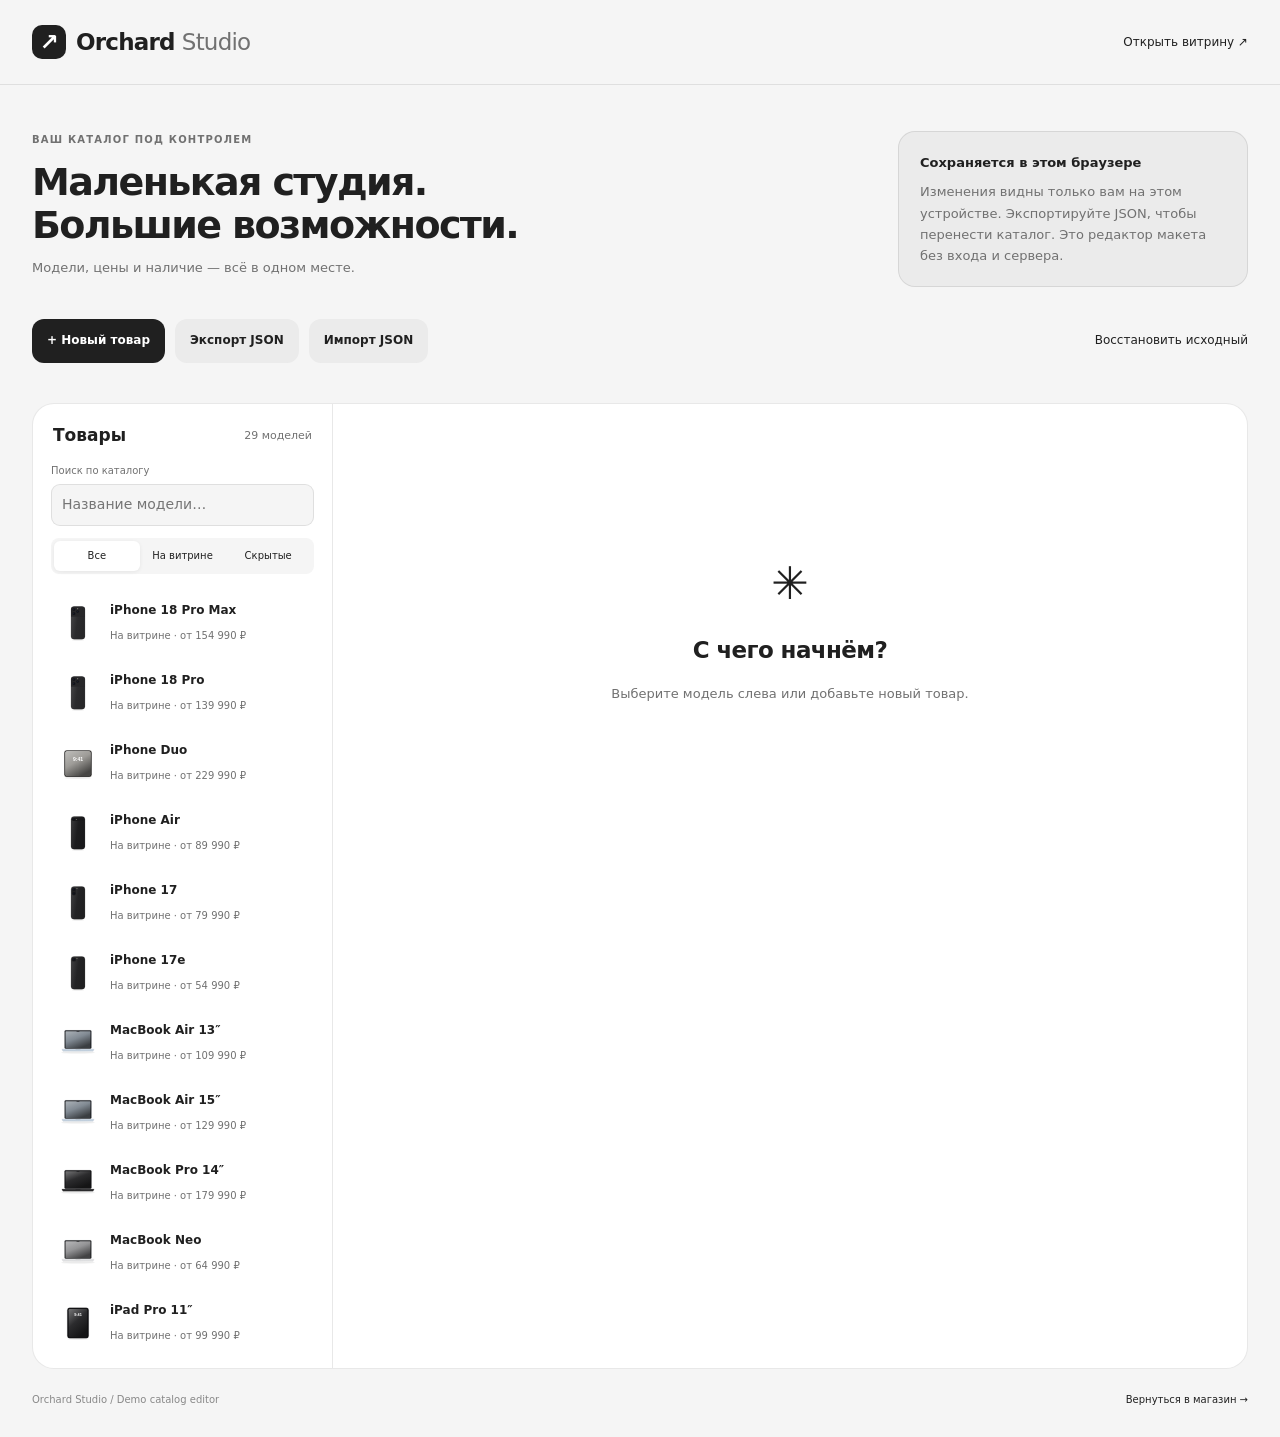
==== admin.html @ 3e448f7d "feat: add monochrome catalog discovery and local product studio" ====
<!doctype html>
<html lang="ru">
<head>
  <meta charset="utf-8">
  <meta name="viewport" content="width=device-width, initial-scale=1, viewport-fit=cover">
  <title>Orchard Studio — управление каталогом</title>
  <script src="https://telegram.org/js/telegram-web-app.js"></script>
  <link rel="stylesheet" href="css/style.css?v=17">
  <link rel="stylesheet" href="css/admin.css?v=17">
</head>
<body class="studio">
  <header class="studio-header"><a class="studio-brand" href="index.html"><span class="studio-logo">↗</span><span>Orchard <em>Studio</em></span></a><a class="studio-back" href="index.html">Открыть витрину ↗</a></header>
  <main class="studio-main">
    <div class="studio-intro"><div><span class="eyebrow">Ваш каталог под контролем</span><h1>Маленькая студия.<br>Большие возможности.</h1><p>Модели, цены и наличие — всё в одном месте.</p></div><div class="local-note"><b>Сохраняется в этом браузере</b><p>Изменения видны только вам на этом устройстве. Экспортируйте JSON, чтобы перенести каталог. Это редактор макета без входа и сервера.</p></div></div>
    <div class="studio-tools"><button class="btn" id="new-product">+ Новый товар</button><button class="btn ghost" id="export-catalog">Экспорт JSON</button><label class="btn ghost import-btn">Импорт JSON<input id="import-catalog" type="file" accept="application/json,.json"></label><button class="text-button" id="reset-catalog">Восстановить исходный</button></div>
    <div id="studio-status" class="studio-status" role="status" aria-live="polite"></div>
    <section class="studio-workspace">
      <aside class="studio-sidebar"><div class="sidebar-heading"><h2>Товары</h2><span id="product-count"></span></div><label class="studio-search"><span>Поиск по каталогу</span><input type="search" id="admin-search" placeholder="Название модели…"></label><div class="studio-list-filters"><button data-list-filter="all" class="active">Все</button><button data-list-filter="visible">На витрине</button><button data-list-filter="hidden">Скрытые</button></div><div id="product-list"></div></aside>
      <section class="studio-editor" id="editor" aria-label="Редактор товара"><div class="editor-empty"><span>✳</span><h2>С чего начнём?</h2><p>Выберите модель слева или добавьте новый товар.</p></div></section>
    </section>
    <footer class="studio-footer">Orchard Studio / Demo catalog editor <a href="index.html">Вернуться в магазин →</a></footer>
  </main>
  <dialog id="confirm-dialog"><form method="dialog"><h2 id="confirm-title">Продолжить?</h2><p id="confirm-copy"></p><div class="dialog-actions"><button class="btn ghost" value="cancel">Отмена</button><button class="btn" value="confirm">Продолжить</button></div></form></dialog>
  <script src="js/data.js?v=17"></script><script src="js/photos.js?v=17"></script><script src="js/art.js?v=17"></script><script src="js/catalog-core.js?v=17"></script><script src="js/telegram-bridge.js?v=17"></script><script src="js/admin.js?v=17"></script>
</body>
</html>
---- css/style.css ----
:root {
  --bg: #f5f5f7;
  --card: #ffffff;
  --img-bg: #ffffff;
  --text: #1d1d1f;
  --text2: #6e6e73;
  --text3: #86868b;
  --line: rgba(0, 0, 0, .08);
  --accent: #0071e3;
  --accent-text: #ffffff;
  --green: #1d8a3a;
  --orange: #c25e00;
  --red: #e30000;
  --chip: rgba(0, 0, 0, .05);
  --bar: rgba(250, 250, 252, .82);
  --shadow: 0 2px 12px rgba(0, 0, 0, .04);
  --radius: 20px;
  --tabbar-h: 58px;
  --safe-b: env(safe-area-inset-bottom, 0px);
  --font: -apple-system, BlinkMacSystemFont, "SF Pro Text", "Inter", system-ui, sans-serif;
  color-scheme: light;
}
:root[data-theme="dark"] {
  --bg: #000000;
  --card: #1c1c1e;
  --img-bg: #ffffff;
  --text: #f5f5f7;
  --text2: #a1a1a6;
  --text3: #8e8e93;
  --line: rgba(255, 255, 255, .1);
  --accent: #2997ff;
  --green: #30d158;
  --orange: #ff9f0a;
  --red: #ff453a;
  --chip: rgba(255, 255, 255, .08);
  --bar: rgba(22, 22, 24, .82);
  --shadow: none;
  color-scheme: dark;
}

* { box-sizing: border-box; -webkit-tap-highlight-color: transparent; }
html, body { margin: 0; padding: 0; width: 100%; max-width: 100%; overflow-x: clip; overscroll-behavior-x: none; }
html { -webkit-text-size-adjust: 100%; text-size-adjust: 100%; touch-action: manipulation; }
body {
  background: var(--bg);
  color: var(--text);
  font-family: var(--font);
  font-size: 16px;
  line-height: 1.4;
  -webkit-font-smoothing: antialiased;
}
button { font: inherit; color: inherit; background: none; border: 0; padding: 0; cursor: pointer; }
input, textarea { font: inherit; color: inherit; }
img { display: block; max-width: 100%; }
svg { display: block; }

#view { padding-bottom: calc(var(--tabbar-h) + var(--safe-b) + 24px); min-height: 100vh; }
#view.no-tabbar { padding-bottom: calc(96px + var(--safe-b)); }
.enter { animation: enter .28s cubic-bezier(.2, .8, .2, 1); }
@keyframes enter { from { opacity: 0; transform: translateY(8px); } to { opacity: 1; transform: none; } }

.wrap { padding: 0 16px; }

/* ───── шапки ───── */
.home-head { display: flex; align-items: flex-end; justify-content: space-between; padding: 20px 16px 14px; }
.eyebrow { font-size: 13px; font-weight: 600; color: var(--text2); text-transform: uppercase; letter-spacing: .04em; }
.home-head h1 { margin: 2px 0 0; font-size: 34px; font-weight: 700; letter-spacing: -.02em; }
.round-btn { width: 40px; height: 40px; border-radius: 50%; background: var(--card); display: grid; place-items: center; box-shadow: var(--shadow); }
.round-btn svg { width: 20px; height: 20px; }

.topbar {
  position: sticky; top: 0; z-index: 20;
  display: flex; align-items: center; gap: 8px; min-height: 48px; padding: 6px 12px;
  background: var(--bar); backdrop-filter: saturate(180%) blur(20px); -webkit-backdrop-filter: saturate(180%) blur(20px);
  border-bottom: .5px solid var(--line);
}
.topbar .title { font-weight: 600; font-size: 17px; flex: 1; text-align: center; white-space: nowrap; overflow: hidden; text-overflow: ellipsis; }
.topbar .spacer { width: 72px; }
.backbtn { display: flex; align-items: center; gap: 2px; color: var(--accent); font-size: 17px; width: 72px; }
.backbtn svg { width: 22px; height: 22px; }
.tg .backbtn { visibility: hidden; }
.page-title { font-size: 30px; font-weight: 700; letter-spacing: -.02em; margin: 16px 16px 4px; }
.page-sub { color: var(--text2); margin: 0 16px 14px; font-size: 15px; }

/* ───── главная ───── */
.hero { display: flex; gap: 10px; overflow-x: auto; scroll-snap-type: x mandatory; padding: 0 16px; scrollbar-width: none; }
.hero::-webkit-scrollbar, .hscroll::-webkit-scrollbar, .chips::-webkit-scrollbar, .gallery::-webkit-scrollbar { display: none; }
.slide {
  flex: 0 0 100%; scroll-snap-align: center; border-radius: 24px; overflow: hidden; position: relative;
  min-height: 330px; padding: 20px 20px 16px; text-align: center; display: flex; flex-direction: column; align-items: center;
}
.slide .kicker { font-size: 13px; font-weight: 600; letter-spacing: .04em; text-transform: uppercase; opacity: .75; }
.slide h2 { margin: 4px 0 2px; font-size: 30px; font-weight: 700; letter-spacing: -.02em; }
.slide p { margin: 0; font-size: 15px; opacity: .8; }
.slide .art { width: 190px; height: 190px; margin-top: auto; }
.slide .art img { width: 100%; height: 100%; object-fit: contain; }
.slide .cta { margin-top: 12px; display: flex; gap: 10px; align-items: center; justify-content: center; font-size: 15px; }
.pill-btn { background: var(--accent); color: var(--accent-text); border-radius: 980px; padding: 8px 18px; font-weight: 500; font-size: 15px; }
.pill-btn.light { background: rgba(255, 255, 255, .22); color: inherit; backdrop-filter: blur(10px); }
.slide.light, .slide.warm, .slide.cool { background: #ffffff; color: #1d1d1f; }
.slide .pill-btn.light { background: rgba(0, 0, 0, .06); }
.dots { display: flex; justify-content: center; gap: 6px; margin: 12px 0 4px; }
.dots i { width: 6px; height: 6px; border-radius: 3px; background: var(--text3); opacity: .35; transition: all .25s; }
.dots i.on { width: 18px; opacity: .9; }

.cats { display: grid; grid-template-columns: repeat(4, minmax(0, 1fr)); gap: 12px 10px; padding: 18px 16px 6px; }
.cats::-webkit-scrollbar { display: none; }
.cat { min-width: 0; text-align: center; font-size: 12px; font-weight: 500; white-space: nowrap; overflow: hidden; text-overflow: ellipsis; }
.cat .ic { width: 100%; aspect-ratio: 1; border-radius: 20px; background: var(--img-bg); box-shadow: var(--shadow); padding: 6px; margin-bottom: 6px; }
.cat .ic svg, .cat .ic img { width: 100%; height: 100%; object-fit: contain; }

.section-h { display: flex; align-items: baseline; justify-content: space-between; padding: 26px 16px 12px; }
.section-h h3 { margin: 0; font-size: 22px; font-weight: 700; letter-spacing: -.01em; }
.section-h button { color: var(--accent); font-size: 15px; }

.hscroll { display: flex; gap: 12px; overflow-x: auto; padding: 0 16px 4px; scroll-snap-type: x proximity; scrollbar-width: none; }
.hscroll .pcard { flex: 0 0 168px; scroll-snap-align: start; }

.perks { display: grid; grid-template-columns: 1fr 1fr; gap: 10px; padding: 0 16px; }
.perk { background: var(--card); border-radius: 18px; padding: 14px; box-shadow: var(--shadow); text-align: left; }
.perk svg { width: 26px; height: 26px; color: var(--accent); margin-bottom: 8px; }
.perk b { display: block; font-size: 15px; font-weight: 600; }
.perk span { font-size: 13px; color: var(--text2); }

/* ───── карточки товаров ───── */
.grid { display: grid; grid-template-columns: repeat(2, minmax(0, 1fr)); gap: 12px; padding: 0 16px; }
.pcard { background: var(--card); border-radius: var(--radius); padding: 10px 10px 14px; text-align: left; box-shadow: var(--shadow); display: flex; flex-direction: column; position: relative; min-width: 0; overflow: hidden; }
.pcard .img { aspect-ratio: 1; border-radius: 14px; background: var(--img-bg); padding: 8px; margin-bottom: 10px; box-shadow: inset 0 0 0 1px var(--line); }
.pcard .img svg, .pcard .img img { width: 100%; height: 100%; object-fit: contain; }
.pcard .sw { display: flex; gap: 4px; margin-bottom: 6px; height: 10px; }
.pcard .sw i { width: 10px; height: 10px; border-radius: 50%; box-shadow: inset 0 0 0 1px rgba(0, 0, 0, .15); }
.pcard .nm { font-weight: 600; font-size: 15px; line-height: 1.25; overflow-wrap: anywhere; }
.pcard .pr { margin-top: auto; padding-top: 6px; font-size: 15px; }
.pcard .pr s { color: var(--text3); font-size: 12px; margin-left: 4px; }
.pcard .st { font-size: 12px; margin-top: 2px; }
.badge { position: absolute; z-index: 2; top: 16px; left: 16px; font-size: 11px; font-weight: 600; padding: 3px 8px; border-radius: 980px; background: var(--card); color: var(--orange); }
.badge.sale { background: var(--red); color: #fff; }
.ok { color: var(--green); }
.warn { color: var(--orange); }

/* ───── фильтры ───── */
.chips { display: flex; flex-wrap: wrap; gap: 8px; padding: 0 16px 14px; }
.chip { flex: 0 0 auto; padding: 7px 14px; border-radius: 980px; background: var(--chip); font-size: 14px; font-weight: 500; white-space: nowrap; }
.chip.on { background: var(--text); color: var(--bg); }

/* ───── страница товара ───── */
.gallery-wrap { position: relative; background: var(--img-bg); padding-bottom: 10px; }
.gallery-wrap .dots i { background: #86868b; }
.pd { margin-top: 0; }
.gallery { display: flex; overflow-x: auto; scroll-snap-type: x mandatory; scrollbar-width: none; }
.gallery .g { flex: 0 0 100%; min-width: 0; scroll-snap-align: center; aspect-ratio: 1 / .78; padding: 20px 48px 4px; }
.gallery .g svg, .gallery .g img { width: 100%; height: 100%; object-fit: contain; }
.gallery-wrap .badge { top: 14px; left: 16px; background: #f2f2f4; color: #c25e00; }
.gallery-wrap .badge.sale { background: var(--red); }
.pd { background: var(--card); padding: 4px 16px 20px; border-radius: 0 0 28px 28px; }
.pd h1 { font-size: 28px; font-weight: 700; letter-spacing: -.02em; margin: 6px 0 2px; line-height: 1.15; }
.pd .sub { color: var(--text2); font-size: 15px; }
.stock { display: inline-flex; align-items: center; gap: 6px; font-size: 14px; font-weight: 500; margin-top: 10px; }
.stock::before { content: ""; width: 7px; height: 7px; border-radius: 50%; background: currentColor; }
.price { display: flex; align-items: baseline; gap: 10px; margin-top: 14px; flex-wrap: wrap; }
.price b { font-size: 28px; font-weight: 700; letter-spacing: -.01em; }
.price s { color: var(--text3); font-size: 16px; }
.price .disc { color: var(--red); font-size: 14px; font-weight: 600; }
.installment { font-size: 14px; color: var(--text2); margin-top: 2px; }

.opt-block { margin-top: 22px; }
.opt-label { font-size: 15px; font-weight: 600; margin-bottom: 10px; }
.opt-label span { font-weight: 400; color: var(--text2); }
.swatches { display: flex; flex-wrap: wrap; gap: 12px; }
.swatch { width: 34px; height: 34px; border-radius: 50%; position: relative; box-shadow: inset 0 0 0 1px rgba(0, 0, 0, .15), inset 0 -6px 10px rgba(0, 0, 0, .08); }
.swatch.on::after { content: ""; position: absolute; inset: -5px; border-radius: 50%; border: 2px solid var(--accent); }
.swatch.out::before { content: ""; position: absolute; left: 50%; top: 3px; bottom: 3px; width: 1.5px; background: var(--text3); transform: rotate(45deg); }
.seg { display: grid; grid-template-columns: repeat(2, 1fr); gap: 8px; }
.seg.one { grid-template-columns: 1fr; }
.seg button { border: 1.5px solid var(--line); border-radius: 14px; padding: 11px 12px; text-align: left; transition: border-color .15s; }
.seg button b { display: block; font-size: 15px; font-weight: 600; }
.seg button span { font-size: 13px; color: var(--text2); }
.seg button.on { border-color: var(--accent); }

.info-card { background: var(--card); border-radius: var(--radius); margin: 12px 16px 0; padding: 4px 16px; box-shadow: var(--shadow); }
.info-card h4 { margin: 14px 0 4px; font-size: 17px; }
.row { display: flex; align-items: center; gap: 12px; padding: 13px 0; border-bottom: .5px solid var(--line); }
.row:last-child { border-bottom: 0; }
.row svg { width: 22px; height: 22px; flex: 0 0 auto; color: var(--accent); }
.row .t { flex: 1; font-size: 15px; }
.row .t small { display: block; color: var(--text2); font-size: 13px; }
.spec { display: flex; gap: 12px; padding: 11px 0; border-bottom: .5px solid var(--line); font-size: 14px; }
.spec:last-child { border-bottom: 0; }
.spec .k { flex: 0 0 38%; color: var(--text2); }
.spec .v { flex: 1; }
.link-row { width: 100%; text-align: left; }
.link-row .chev { width: 16px; height: 16px; color: var(--text3); }

/* ───── нижняя панель покупки ───── */
.buybar {
  position: fixed; left: 0; right: 0; bottom: 0; z-index: 30;
  display: flex; align-items: center; gap: 12px;
  padding: 10px 16px calc(10px + var(--safe-b));
  background: var(--bar); backdrop-filter: saturate(180%) blur(20px); -webkit-backdrop-filter: saturate(180%) blur(20px);
  border-top: .5px solid var(--line);
}
.buybar .sum { flex: 1; min-width: 0; }
.buybar .sum small { display: block; font-size: 12px; color: var(--text2); white-space: nowrap; overflow: hidden; text-overflow: ellipsis; }
.buybar .sum b { font-size: 19px; }
.btn { background: var(--accent); color: var(--accent-text); border-radius: 14px; padding: 14px 22px; font-weight: 600; font-size: 16px; text-align: center; transition: transform .1s, opacity .15s; }
.btn:active { transform: scale(.97); opacity: .9; }
.btn.block { display: block; width: 100%; }
.btn.ghost { background: var(--chip); color: var(--text); }
.btn.in-cart { background: var(--green); }

/* ───── таббар ───── */
#tabbar {
  position: fixed; left: 0; right: 0; bottom: 0; z-index: 40;
  display: flex; padding-bottom: var(--safe-b); height: calc(var(--tabbar-h) + var(--safe-b));
  background: var(--bar); backdrop-filter: saturate(180%) blur(20px); -webkit-backdrop-filter: saturate(180%) blur(20px);
  border-top: .5px solid var(--line);
}
#tabbar.hidden { display: none; }
#tabbar button { flex: 1; display: flex; flex-direction: column; align-items: center; justify-content: center; gap: 3px; font-size: 10.5px; font-weight: 500; color: var(--text3); position: relative; }
#tabbar button svg { width: 25px; height: 25px; }
#tabbar button.on { color: var(--accent); }
#tabbar .cnt { position: absolute; top: 5px; left: calc(50% + 6px); min-width: 17px; height: 17px; padding: 0 5px; border-radius: 9px; background: var(--red); color: #fff; font-size: 11px; font-weight: 600; display: grid; place-items: center; }

/* ───── корзина ───── */
.citem { display: flex; gap: 12px; padding: 14px 0; border-bottom: .5px solid var(--line); }
.citem:last-child { border-bottom: 0; }
.citem .img { width: 76px; height: 76px; border-radius: 14px; background: var(--img-bg); padding: 4px; flex: 0 0 auto; }
.citem .img svg, .citem .img img { width: 100%; height: 100%; object-fit: contain; }
.citem .info { flex: 1; min-width: 0; }
.citem .nm { font-weight: 600; font-size: 15px; }
.citem .vr { font-size: 13px; color: var(--text2); margin-top: 1px; }
.citem .bottom { display: flex; align-items: center; justify-content: space-between; margin-top: 8px; }
.citem .pr { font-weight: 600; }
.stepper { display: flex; align-items: center; background: var(--chip); border-radius: 980px; }
.stepper button { width: 32px; height: 30px; display: grid; place-items: center; }
.stepper button svg { width: 16px; height: 16px; }
.stepper span { min-width: 18px; text-align: center; font-size: 15px; font-weight: 600; }
.sumrow { display: flex; justify-content: space-between; padding: 8px 0; font-size: 15px; color: var(--text2); }
.sumrow.total { color: var(--text); font-weight: 700; font-size: 19px; padding-top: 12px; border-top: .5px solid var(--line); margin-top: 4px; }
.empty { text-align: center; padding: 70px 32px 20px; }
.empty .big { width: 84px; height: 84px; margin: 0 auto 16px; border-radius: 50%; background: var(--card); display: grid; place-items: center; color: var(--text3); box-shadow: var(--shadow); }
.empty .big svg { width: 40px; height: 40px; }
.empty h2 { margin: 0 0 6px; font-size: 22px; }
.empty p { margin: 0 0 22px; color: var(--text2); }

/* ───── форма ───── */
.field { display: block; padding: 10px 0; border-bottom: .5px solid var(--line); }
.field:last-child { border-bottom: 0; }
.field span { display: block; font-size: 13px; color: var(--text2); margin-bottom: 2px; }
.field input, .field textarea { width: 100%; border: 0; outline: 0; background: transparent; font-size: 16px; padding: 2px 0; resize: none; }
.field.err span { color: var(--red); }
.seg3 { display: flex; background: var(--chip); border-radius: 12px; padding: 3px; margin: 12px 0; }
.seg3 button { flex: 1; padding: 8px 4px; border-radius: 9px; font-size: 14px; font-weight: 500; }
.seg3 button.on { background: var(--card); box-shadow: 0 1px 4px rgba(0, 0, 0, .12); }

/* ───── заказ оформлен ───── */
.done { text-align: center; padding: 56px 24px 10px; }
.done .check { width: 92px; height: 92px; margin: 0 auto 20px; border-radius: 50%; background: var(--green); display: grid; place-items: center; animation: pop .5s cubic-bezier(.2, 1.6, .4, 1); }
.done .check svg { width: 46px; height: 46px; color: #fff; }
@keyframes pop { from { transform: scale(.3); opacity: 0; } to { transform: none; opacity: 1; } }
.done h1 { font-size: 26px; margin: 0 0 8px; letter-spacing: -.01em; }
.done p { color: var(--text2); margin: 0 0 6px; }

/* ───── поиск ───── */
.searchbox { position: sticky; top: 0; z-index: 20; padding: 12px 16px; background: var(--bg); }
.searchbox label { display: flex; align-items: center; gap: 8px; background: var(--chip); border-radius: 12px; padding: 9px 12px; }
.searchbox svg { width: 18px; height: 18px; color: var(--text3); flex: 0 0 auto; }
.searchbox input { flex: 1; border: 0; outline: 0; background: transparent; font-size: 17px; }
.hint { color: var(--text2); font-size: 14px; padding: 0 16px 10px; }

/* ───── поддержка ───── */
.chat-head { display: flex; align-items: center; gap: 12px; padding: 14px 16px; position: sticky; top: 0; z-index: 20; background: var(--bar); backdrop-filter: saturate(180%) blur(20px); -webkit-backdrop-filter: saturate(180%) blur(20px); border-bottom: .5px solid var(--line); }
.ava { width: 44px; height: 44px; border-radius: 50%; background: linear-gradient(135deg, #2997ff, #0050b3); color: #fff; display: grid; place-items: center; font-weight: 700; font-size: 18px; flex: 0 0 auto; }
.chat-head b { display: block; font-size: 16px; }
.chat-head small { color: var(--green); font-size: 13px; }
.chat-head .round-btn { margin-left: auto; }
.msgs { padding: 14px 12px 10px; display: flex; flex-direction: column; gap: 6px; }
.msg { max-width: 82%; padding: 9px 13px; border-radius: 18px; font-size: 15px; line-height: 1.35; animation: enter .25s ease; white-space: pre-line; }
.msg.bot { align-self: flex-start; background: var(--card); border-bottom-left-radius: 6px; box-shadow: var(--shadow); }
.msg.me { align-self: flex-end; background: var(--accent); color: #fff; border-bottom-right-radius: 6px; }
.msg time { display: block; font-size: 11px; opacity: .55; text-align: right; margin-top: 2px; }
.typing { display: inline-flex; gap: 4px; padding: 14px 16px; }
.typing i { width: 7px; height: 7px; border-radius: 50%; background: var(--text3); animation: blink 1.2s infinite; }
.typing i:nth-child(2) { animation-delay: .2s; }
.typing i:nth-child(3) { animation-delay: .4s; }
@keyframes blink { 0%, 60%, 100% { opacity: .25; } 30% { opacity: 1; } }
.composer {
  position: fixed; left: 0; right: 0; bottom: calc(var(--tabbar-h) + var(--safe-b)); z-index: 30;
  background: var(--bar); backdrop-filter: saturate(180%) blur(20px); -webkit-backdrop-filter: saturate(180%) blur(20px);
  border-top: .5px solid var(--line); padding: 8px 0 8px;
}
.composer .chips { padding: 0 12px 8px; }
.composer form { display: flex; gap: 8px; padding: 0 12px; }
.composer input { flex: 1; border: .5px solid var(--line); background: var(--card); border-radius: 20px; padding: 9px 14px; outline: 0; font-size: 16px; }
.composer button[type=submit] { width: 38px; height: 38px; border-radius: 50%; background: var(--accent); color: #fff; display: grid; place-items: center; flex: 0 0 auto; }
.composer button svg { width: 18px; height: 18px; }
.chat-page { padding-bottom: 170px; }

#toast {
  position: fixed; left: 50%; top: 14px; z-index: 100; transform: translate(-50%, -80px);
  background: rgba(30, 30, 32, .92); color: #fff; padding: 10px 16px; border-radius: 980px; font-size: 14px; font-weight: 500;
  display: flex; align-items: center; gap: 8px; transition: transform .35s cubic-bezier(.2, .9, .3, 1.2); white-space: nowrap;
}
#toast svg { width: 18px; height: 18px; color: #30d158; }
#toast.show { transform: translate(-50%, 0); }

.foot { text-align: center; color: var(--text3); font-size: 12px; padding: 28px 16px 8px; }

/* У официальных фото белый фон, поэтому все площадки под фото — белые */
.gallery .g img { padding: 0; }

/* Рамки под фото: размер задаёт контейнер, а не картинка — иначе Safari
   раздувает сетку по натуральной ширине фото и страница уезжает вбок. */
.pcard .img, .gallery .g, .cat .ic, .slide .art, .citem .img { position: relative; overflow: hidden; }
.pcard .img > img, .pcard .img > svg { position: absolute; inset: 8px; width: calc(100% - 16px); height: calc(100% - 16px); }
.gallery .g > img, .gallery .g > svg { position: absolute; inset: 20px 48px 4px; width: calc(100% - 96px); height: calc(100% - 24px); }
.cat .ic > img, .cat .ic > svg { position: absolute; inset: 6px; width: calc(100% - 12px); height: calc(100% - 12px); }
.citem .img > img, .citem .img > svg { position: absolute; inset: 4px; width: calc(100% - 8px); height: calc(100% - 8px); }
.slide .art > img, .slide .art > svg { position: absolute; inset: 0; width: 100%; height: 100%; }
.slide { min-width: 0; }
.section-h + .grid { margin-bottom: 4px; }
:root[data-theme="dark"] .pcard .sw i, :root[data-theme="dark"] .swatch { box-shadow: inset 0 0 0 1px rgba(255, 255, 255, .28); }
.btn { display: inline-flex; align-items: center; justify-content: center; gap: 6px; line-height: 1.2; white-space: nowrap; }
.btn.block { display: flex; }
.btn svg { width: 18px; height: 18px; flex: 0 0 auto; }
:root[data-theme="dark"] .seg3 button.on { background: #3a3a3c; }
:root:not([data-theme="dark"]) .badge:not(.sale) { background: #f0f0f2; }
/* Как в нативном приложении: без меню «Сохранить фото» по долгому нажатию и без выделения текста */
body { -webkit-user-select: none; user-select: none; -webkit-touch-callout: none; }
img, svg { -webkit-user-drag: none; -webkit-touch-callout: none; pointer-events: none; }
input, textarea { -webkit-user-select: text; user-select: text; }

.chip.arrow { display: inline-flex; align-items: center; gap: 4px; }
.chip.arrow svg { width: 15px; height: 15px; }
/* крупный план — на всю галерею, без «квадратика» по центру */
.gallery .g > img.cover { inset: 0; width: 100%; height: 100%; object-fit: cover; }

/* Orchard / catalog studio — a calmer, compact storefront. */
:root {
  --bg:#f5f5f5; --card:#fff; --text:#202020; --text2:#717171; --text3:#888888;
  --accent:#202020; --accent-text:#fff; --green:#202020; --chip:#ebebeb;
  --line:rgba(0,0,0,.09); --bar:rgba(250,250,250,.95); --radius:22px;
  --orange:#777; --red:#333;
  --shadow:0 3px 16px rgba(0,0,0,.025);
  --safe-b:max(env(safe-area-inset-bottom,0px),var(--tg-safe-bottom,0px),var(--tg-content-bottom,0px));
  --safe-t:calc(var(--tg-safe-top,0px) + var(--tg-content-top,0px));
  --tabbar-h:66px;
}
:root[data-theme="dark"] {
  --bg:#111111; --card:#1e1e1e; --text:#f4f4f4; --text2:#b3b3b3; --text3:#999999;
  --accent:#eeeeee; --accent-text:#161616; --green:#eeeeee; --chip:#2c2c2c;
  --orange:#bbb; --red:#ddd; --line:rgba(255,255,255,.13); --bar:rgba(23,23,23,.96); --img-bg:#f5f5f5;
}
body { -webkit-user-select:auto; user-select:auto; padding-top:var(--safe-t); }
button,a,input,textarea,select { touch-action:manipulation; }
button,a { -webkit-user-select:none; user-select:none; }
a { color:var(--accent); text-decoration:none; }
button:focus-visible,a:focus-visible,summary:focus-visible,input:focus-visible,select:focus-visible,textarea:focus-visible { outline:3px solid var(--accent); outline-offset:3px; }
button:disabled { opacity:.45; cursor:not-allowed; }
[hidden] { display:none !important; }
#view { max-width:1120px; margin:auto; min-height:calc(100svh - var(--safe-t)); }
#view.no-tabbar { padding-bottom:calc(112px + var(--safe-b)); }
.home-head { padding:26px 20px 22px; align-items:center; }
.brand-lockup { display:flex; gap:10px; align-items:center; }
.brand-mark { width:43px; height:43px; color:var(--accent); border-radius:15px; background:var(--chip); display:grid; place-items:center; }
.brand-mark svg { width:29px; height:29px; }
.home-head h1 { margin:0; font-size:27px; letter-spacing:-1.1px; line-height:1.1; }
.brand-caption { margin-top:5px; font-size:11px; color:var(--text2); }
.demo-tag { font-size:10px; border:1px solid var(--line); padding:5px 9px; border-radius:7px; color:var(--text2); letter-spacing:.08em; text-transform:uppercase; }
.home-search { margin:0 20px 18px; width:calc(100% - 40px); padding:14px; display:flex; gap:10px; align-items:center; background:var(--card); border:1px solid var(--line); border-radius:15px; color:var(--text2); font-size:14px; text-align:left; }
.home-search > svg { width:20px; height:20px; }
.search-hint { margin-left:auto; font-size:11px; color:var(--accent); background:var(--chip); padding:4px 8px; border-radius:6px; }
.feature-card { margin:0 20px; min-height:290px; border-radius:24px; background:#e9e9e9; color:#202020; position:relative; overflow:hidden; display:flex; align-items:center; padding:27px 22px 37px; isolation:isolate; }
.feature-copy { position:relative; z-index:2; width:56%; }
.eyebrow { font-size:10px; letter-spacing:.12em; line-height:1.5; font-weight:600; color:var(--text2); }
.feature-card .eyebrow { color:#626262; font-size:9px; }
.feature-card h2 { margin:12px 0 9px; font-size:33px; line-height:1.04; letter-spacing:-1.4px; font-weight:650; }
.feature-card p { max-width:180px; font-size:12px; line-height:1.5; color:#626262; margin:0 0 18px; }
.feature-cta { display:inline-flex; align-items:center; gap:8px; font-size:12px; background:#202020; color:#fff; padding:11px 13px; border-radius:10px; white-space:nowrap; }
.feature-cta svg { width:13px; height:13px; }
.feature-price { display:block; margin-top:11px; color:#626262; font-size:11px; }
.feature-art { position:absolute; z-index:1; width:51%; height:220px; right:-6px; top:38px; transform:rotate(-9deg); }
.feature-art img,.feature-art svg { width:100%; height:100%; object-fit:contain; mix-blend-mode:multiply; }
.feature-index { position:absolute; bottom:15px; right:18px; color:#888888; font-size:7px; letter-spacing:.2em; }
:root[data-theme="dark"] .feature-card { background:#e3e3e3; }
.section-h { padding:28px 20px 14px; gap:12px; }
.section-h h3 { font-size:21px; letter-spacing:-.65px; font-weight:650; }
.section-h .eyebrow { display:block; margin-bottom:5px; }
.section-h > button { display:flex; align-items:center; gap:3px; font-size:12px; white-space:nowrap; }
.section-h svg { width:13px; height:13px; }
.section-note { color:var(--text2); font-size:11px; }
.cats { padding:0 20px; gap:15px 12px; }
.cat { font-size:11px; }
.cat .ic { border-radius:18px; background:var(--img-bg); box-shadow:none; border:1px solid var(--line); }
.discovery-banner { margin:24px 20px 0; padding:19px 17px; background:var(--chip); border:1px solid var(--line); border-radius:19px; display:flex; align-items:center; gap:12px; }
.discovery-banner > div { flex:1; }
.discovery-banner svg { width:20px; height:20px; margin-bottom:8px; }
.discovery-banner b { font-size:14px; font-weight:600; }
.discovery-banner p { font-size:11px; color:var(--text2); margin:5px 0 0; max-width:230px; line-height:1.55; }
.discovery-banner > button { display:flex; align-items:center; gap:2px; color:var(--accent); font-size:12px; font-weight:600; }
.discovery-banner > button svg { width:13px; height:13px; margin:0; }
.grid { gap:12px; padding:0 20px; }
.pcard { padding:0; border:1px solid var(--line); border-radius:19px; box-shadow:none; }
.product-link { display:flex; flex:1; flex-direction:column; width:100%; padding:9px 11px 0; text-align:left; min-width:0; }
.pcard .img { width:100%; margin:0 0 11px; background:var(--img-bg); border-radius:13px; box-shadow:none; padding:6px; }
:root[data-theme="dark"] .pcard .img { background:#f5f5f5; }
.pcard .nm { font-size:14px; line-height:1.35; letter-spacing:-.3px; font-weight:600; }
.pcard .card-sub { font-size:10px; line-height:1.45; color:var(--text2); margin-top:5px; display:-webkit-box; -webkit-line-clamp:2; -webkit-box-orient:vertical; overflow:hidden; min-height:29px; }
.pcard .pr { font-weight:650; font-size:16px; letter-spacing:-.5px; padding-top:12px; margin-top:auto; }
.pcard .st { font-size:10px; margin:6px 0 10px; }
.pcard .sw { margin-bottom:8px; height:8px; }
.pcard .sw i { width:8px; height:8px; }
.pcard .badge { top:14px; left:14px; font-size:8px; border-radius:5px; padding:3px 5px; background:#eeeeee; color:#444444; }
.pcard .badge.sale { background:#eeeeee; color:#444444; }
.old-price { color:var(--text3); font-size:10px; }
.favorite-btn { position:absolute; right:9px; top:9px; z-index:3; width:32px; height:32px; display:grid; place-items:center; background:var(--card); border:1px solid var(--line); border-radius:50%; color:var(--text2); }
.favorite-btn svg { width:16px; height:16px; }
.favorite-btn.selected { color:var(--accent); }
.favorite-btn.selected svg { fill:var(--accent); }
.compare-btn { border-top:1px solid var(--line); width:calc(100% - 22px); margin:0 11px; display:flex; justify-content:center; align-items:center; gap:6px; color:var(--text2); font-size:10px; min-height:36px; }
.compare-btn svg { width:13px; height:13px; }
.compare-btn.selected { color:var(--accent); font-weight:600; }
.hscroll { padding:0 20px 4px; }
.hscroll .pcard { flex-basis:170px; }
.store-footer { margin:34px 20px 0; padding:25px 0 10px; border-top:1px solid var(--line); }
.footer-brand { display:flex; align-items:center; font-size:22px; font-weight:650; gap:7px; letter-spacing:-.8px; }
.footer-brand svg { width:23px; height:23px; color:var(--accent); }
.store-footer p { color:var(--text2); font-size:12px; line-height:1.6; margin:10px 0 18px; }
.store-footer a { display:inline-flex; align-items:center; gap:4px; font-size:12px; }
.store-footer a svg { width:12px; height:12px; }
.store-footer > span { display:block; font-size:10px; color:var(--text3); margin-top:22px; }
.catalog-heading { padding:24px 20px 12px; }
.catalog-heading h1 { font-size:32px; margin:5px 0 0; letter-spacing:-1.2px; line-height:1.2; }
.catalog-heading p { font-size:13px; color:var(--text2); margin:9px 0 0; }
.searchbox { padding:10px 20px 14px; top:var(--safe-t); }
.searchbox label { background:var(--card); border:1px solid var(--line); padding:12px; border-radius:13px; }
.searchbox input { min-width:0; width:100%; font-size:16px; }
.searchbox button { width:24px; height:24px; font-size:23px; color:var(--text2); }
.filters { margin:0 20px 10px; border:1px solid var(--line); background:var(--card); border-radius:15px; }
.filters summary { list-style:none; display:flex; gap:9px; padding:15px 13px; align-items:center; cursor:pointer; font-size:13px; font-weight:550; }
.filters summary::-webkit-details-marker { display:none; }
.filters summary svg { width:17px; height:17px; color:var(--accent); }
.filters summary svg:last-child { margin-left:auto; width:13px; }
.filter-summary { font-size:10px; color:var(--text3); font-weight:400; }
.filters[open] summary { border-bottom:1px solid var(--line); }
.filters[open] summary svg:last-child { transform:rotate(90deg); }
#catalog-filter { padding:14px; }
.filter-fields { display:grid; grid-template-columns:1fr 1fr; gap:13px 10px; }
.filter-fields label { min-width:0; display:block; font-size:11px; color:var(--text2); }
.filter-fields input,.filter-fields select { width:100%; min-width:0; height:42px; margin-top:6px; padding:8px; background:var(--bg); color:var(--text); border:1px solid var(--line); border-radius:8px; font:inherit; font-size:14px; }
.filter-checks { display:flex; flex-wrap:wrap; align-items:center; gap:15px; margin:17px 0; font-size:12px; }
input[type="checkbox"] { accent-color:var(--accent); width:16px; height:16px; vertical-align:middle; }
.filter-checks label { display:flex; gap:5px; align-items:center; }
.text-button { color:var(--accent); font-size:12px; }
.filter-checks .text-button { margin-left:auto; }
.filter-apply { font-size:13px; padding:11px; border-radius:9px; }
.results-head { display:flex; justify-content:space-between; gap:10px; font-size:11px; padding:12px 20px 15px; color:var(--text2); }
.results-head span:first-child { font-weight:600; color:var(--text); }
.empty { padding-top:45px; }
.empty p { font-size:14px; line-height:1.6; }
.empty .big { width:68px; height:68px; color:var(--accent); background:var(--chip); box-shadow:none; }
.empty .big svg { width:28px; height:28px; }
.btn { border-radius:12px; font-size:14px; min-height:44px; padding:12px 17px; }
.topbar { top:var(--safe-t); }
.tg .backbtn { visibility:visible; }
.tg-native-back .backbtn { visibility:hidden; }
.product-toolbar { display:flex; gap:8px; align-items:center; flex-wrap:wrap; padding:12px 16px; }
.product-toolbar .chip { display:flex; gap:5px; align-items:center; font-size:11px; min-height:34px; padding:5px 10px; }
.product-toolbar .chip svg { width:14px; height:14px; }
.product-toolbar .text-button { margin-left:auto; font-size:11px; }
.gallery-wrap { margin:0 16px; border-radius:23px; overflow:hidden; background:#f5f5f5; }
.gallery .g { aspect-ratio:1/.85; }
.gallery .g img { mix-blend-mode:multiply; }
.pd { padding:18px 20px 24px; border-radius:0 0 23px 23px; background:transparent; }
.pd h1 { font-size:29px; }
.pd .sub { font-size:13px; }
.seg button { background:var(--card); }
.seg button.on { border-color:var(--accent); box-shadow:inset 0 0 0 .5px var(--accent); }
.info-card { border:1px solid var(--line); box-shadow:none; }
.buybar { padding:12px 20px calc(12px + var(--safe-b)); background:var(--bar); }
.buybar .sum b { font-size:19px; }
.buybar .btn { font-size:13px; }
#tabbar { max-width:1120px; margin:auto; left:0; right:0; border-radius:18px 18px 0 0; }
#tabbar button { font-size:9px; gap:5px; }
#tabbar button svg { width:22px; height:22px; }
#compare-tray { position:fixed; z-index:35; bottom:calc(var(--tabbar-h) + var(--safe-b) + 10px); left:20px; right:20px; max-width:1080px; margin:auto; display:flex; align-items:center; gap:12px; padding:11px 12px; background:var(--text); color:var(--bg); box-shadow:0 8px 35px #0002; border-radius:15px; }
#compare-tray > div { flex:1; }
#compare-tray b { font-size:12px; display:block; }
#compare-tray small { font-size:10px; display:block; opacity:.65; margin-top:3px; }
#compare-tray .btn { background:var(--bg); color:var(--text); padding:10px 13px; font-size:11px; min-height:38px; }
.tray-clear { font-size:22px; width:20px; }
.has-compare #view { padding-bottom:calc(var(--tabbar-h) + var(--safe-b) + 115px); }
.compare-options { display:flex; justify-content:space-between; gap:12px; padding:15px 20px; align-items:center; font-size:12px; }
.comparison-scroll { overflow-x:auto; margin:0 0 22px; }
.comparison { border-collapse:separate; border-spacing:0; width:100%; font-size:12px; }
.comparison th,.comparison td { border-bottom:1px solid var(--line); text-align:left; padding:14px 12px; min-width:160px; max-width:220px; vertical-align:top; line-height:1.55; background:var(--card); }
.comparison th:first-child { min-width:106px; width:106px; position:sticky; left:0; z-index:2; background:var(--bg); font-size:10px; color:var(--text2); font-weight:500; }
.comparison th small { display:block; font-size:9px; margin-top:6px; }
.comparison thead th { position:relative; padding-top:35px; }
.compare-image { width:118px; height:120px; margin:0 auto 15px; background:var(--img-bg); border-radius:12px; }
.compare-image img,.compare-image svg { height:100%; width:100%; object-fit:contain; }
.compare-product { text-align:left; width:100%; }
.compare-product b { display:block; font-size:13px; }
.compare-product span { display:block; font-size:12px; color:var(--accent); margin-top:5px; }
.compare-remove { position:absolute; right:10px; top:6px; width:25px; height:25px; border-radius:50%; background:var(--chip); color:var(--text2); font-size:20px; }
.comparison .diff-row td { background:var(--chip); }
.demo-notice { margin:0 20px 18px; color:var(--text2); padding:12px; border-radius:12px; background:var(--chip); font-size:12px; line-height:1.6; }
.storage-warning { color:var(--orange); }
.msg.me { color:var(--accent-text); }
.composer { padding-bottom:8px; }
.composer form { min-width:0; }
.composer input { min-width:0; width:100%; }
#toast { top:calc(var(--safe-t) + 12px); max-width:calc(100% - 28px); white-space:normal; text-align:center; font-size:12px; background:var(--text); color:var(--bg); }
@media(min-width:700px) {
  .home-head { padding-top:35px; }
  .feature-card { min-height:340px; padding:45px; }
  .feature-card h2 { font-size:52px; }
  .feature-card p { max-width:340px; font-size:15px; }
  .feature-art { width:43%; height:300px; top:16px; right:35px; }
  .feature-price { font-size:13px; }
  .cats { grid-template-columns:repeat(8,minmax(0,1fr)); }
  .cat .ic { max-height:105px; }
  .grid { grid-template-columns:repeat(4,minmax(0,1fr)); gap:18px; }
  .pcard .nm { font-size:16px; }
  .filter-fields { grid-template-columns:repeat(3,minmax(0,1fr)); }
  .gallery-wrap { max-width:520px; margin:0 auto; }
  .pd { max-width:700px; margin:auto; }
  .info-card { max-width:740px; margin-left:auto; margin-right:auto; }
  .buybar { max-width:1120px; margin:auto; border-radius:18px 18px 0 0; }
  .store-footer { display:grid; grid-template-columns:1fr 1fr; align-items:center; }
  .store-footer p { grid-row:2; }
  .store-footer > a { justify-self:end; }
  .store-footer > span { justify-self:end; }
  .filter-apply { max-width:230px; margin-left:auto; }
}
@media(max-width:359px) {
  .feature-card { padding-left:16px; min-height:280px; }
  .feature-card h2 { font-size:29px; }
  .feature-cta { font-size:10px; }
  .feature-art { right:-18px; }
  .brand-caption { font-size:10px; }
  .buybar { padding-left:12px; padding-right:12px; gap:6px; }
  .buybar .btn { padding-left:12px; padding-right:12px; font-size:12px; }
  .buybar .sum b { font-size:17px; }
}
@media(prefers-reduced-motion:reduce) { *,*::before,*::after { animation:none!important; transition:none!important; scroll-behavior:auto!important; } }
.feature-art { mix-blend-mode:multiply; }
.feature-art img,.feature-art svg { mix-blend-mode:normal; }
.ava { background:var(--text); color:var(--bg); }
#toast svg { color:currentColor; }
input,textarea,select { font-size:16px; }
---- css/admin.css ----
.studio { --accent:#202020; --accent-text:#fff; padding-bottom:0; }
.studio-header { max-width:1320px; margin:auto; padding:25px 32px; display:flex; align-items:center; justify-content:space-between; border-bottom:1px solid var(--line); }
.studio-brand { display:flex; align-items:center; gap:10px; color:var(--text); font-size:23px; font-weight:650; letter-spacing:-.8px; }
.studio-brand em { font-style:normal; color:var(--text2); font-weight:400; }
.studio-logo { display:grid; place-items:center; background:var(--accent); color:#fff; width:34px; height:34px; border-radius:10px; }
.studio-back { font-size:12px; }
.studio-main { max-width:1320px; margin:auto; padding:42px 32px 20px; }
.studio-intro { display:flex; gap:40px; justify-content:space-between; align-items:center; margin-bottom:28px; }
.studio-intro h1 { font-size:38px; line-height:1.12; letter-spacing:-1.6px; margin:12px 0; font-weight:600; }
.studio-intro > div > p { color:var(--text2); font-size:13px; }
.local-note { max-width:350px; padding:19px 21px; background:var(--chip); border:1px solid var(--line); border-radius:17px; }
.local-note b { font-size:13px; font-weight:600; }
.local-note p { font-size:12px; color:var(--text2); line-height:1.65; margin:8px 0 0; }
.studio-tools { display:flex; gap:10px; align-items:center; flex-wrap:wrap; }
.studio-tools > .text-button { margin-left:auto; }
.studio-tools .btn { font-size:12px; padding:11px 15px; }
.import-btn { cursor:pointer; }
.import-btn input { width:1px; height:1px; position:absolute; opacity:0; }
.import-btn:focus-within { outline:3px solid var(--accent); outline-offset:3px; }
.studio-status { font-size:12px; min-height:40px; padding:10px 0; color:var(--accent); }
.studio-status.error { color:#555555; }
.studio-workspace { border:1px solid var(--line); border-radius:22px; display:grid; grid-template-columns:300px minmax(0,1fr); background:var(--card); overflow:hidden; min-height:650px; }
.studio-sidebar { border-right:1px solid var(--line); padding:20px 14px; }
.sidebar-heading { display:flex; align-items:center; justify-content:space-between; padding:0 6px; }
.sidebar-heading h2 { font-size:17px; margin:0; }
.sidebar-heading span { color:var(--text2); font-size:11px; }
.studio-search { display:block; margin:17px 4px 12px; }
.studio-search > span { font-size:10px; color:var(--text2); display:block; margin-bottom:6px; }
.studio-search input { width:100%; padding:10px; border:1px solid var(--line); border-radius:9px; font-size:14px; background:var(--bg); }
.studio-list-filters { display:flex; background:var(--bg); border-radius:8px; padding:3px; margin:0 4px 14px; }
.studio-list-filters button { flex:1; font-size:10px; min-height:30px; border-radius:6px; }
.studio-list-filters button.active { background:var(--card); box-shadow:0 1px 4px #0001; }
#product-list { max-height:760px; overflow-y:auto; }
.studio-list-item { display:flex; gap:10px; text-align:left; width:100%; padding:11px 8px; border-radius:11px; border:1px solid transparent; }
.studio-list-item:hover { background:var(--bg); }
.studio-list-item.active { background:var(--chip); border-color:var(--line); }
.studio-thumb { width:44px; height:46px; flex-shrink:0; padding:3px; background:var(--img-bg); border-radius:9px; }
.studio-thumb img,.studio-thumb svg { width:100%; height:100%; object-fit:contain; }
.studio-list-item b { display:block; font-size:12px; font-weight:550; margin:2px 0 4px; }
.studio-list-item small { color:var(--text2); font-size:10px; }
.studio-editor { padding:28px; min-width:0; }
.editor-empty { padding:120px 20px; text-align:center; color:var(--text2); }
.editor-empty > span { font-size:45px; color:var(--accent); }
.editor-empty h2 { font-size:23px; color:var(--text); letter-spacing:-.6px; }
.editor-empty p { font-size:13px; }
.editor-heading { display:flex; justify-content:space-between; align-items:center; gap:10px; margin-bottom:25px; }
.editor-heading h2 { margin:5px 0 0; font-size:24px; letter-spacing:-.8px; }
.editor-heading .text-button { white-space:nowrap; }
.editor-form label { font-size:11px; color:var(--text2); display:block; min-width:0; }
.editor-form input:not([type="checkbox"]),.editor-form select,.editor-form textarea { width:100%; padding:10px; background:var(--bg); color:var(--text); border:1px solid var(--line); border-radius:9px; margin-top:6px; font-size:14px; min-height:42px; }
.editor-form textarea { resize:vertical; }
.editor-fields { display:grid; grid-template-columns:1fr 1fr; gap:16px; }
.editor-fields .full { grid-column:1/-1; }
.editor-flags { display:flex; flex-wrap:wrap; gap:17px; padding:18px 0 0; }
.editor-flags label { display:flex; align-items:center; gap:6px; font-size:12px; }
.editor-section { padding-top:25px; margin-top:25px; border-top:1px solid var(--line); }
.editor-section-head { display:flex; justify-content:space-between; align-items:center; gap:10px; margin-bottom:14px; }
.editor-section-head h3 { margin:0; font-size:15px; font-weight:600; }
.editor-section > p { font-size:11px; color:var(--text2); margin:0 0 14px; line-height:1.6; }
.editor-row { display:grid; gap:9px; align-items:end; margin:10px 0; }
.editor-row.options { grid-template-columns:minmax(0,1fr) minmax(0,1fr) 28px; }
.editor-row.colors { grid-template-columns:minmax(0,1fr) 70px 80px 28px; }
.editor-row.specs { grid-template-columns:minmax(0,1fr) minmax(0,1.5fr) 28px; }
.editor-row.colors .image-field { grid-column:1/4; }
.editor-row input[type="color"] { padding:4px; }
.row-delete { width:28px; height:42px; font-size:21px; color:var(--text2); border-radius:8px; }
.row-delete:hover { background:var(--chip); }
.editor-hint { color:var(--text2); font-size:10px; line-height:1.6; }
.editor-save { position:sticky; bottom:0; background:var(--card); margin:24px -5px -5px; padding:16px 5px calc(10px + var(--safe-b)); display:flex; justify-content:space-between; gap:15px; align-items:center; border-top:1px solid var(--line); z-index:4; }
.editor-save span { color:var(--text2); font-size:10px; max-width:220px; }
.studio-footer { display:flex; justify-content:space-between; gap:15px; color:var(--text3); font-size:10px; padding:24px 0 10px; }
.studio dialog { max-width:420px; width:calc(100% - 40px); border:1px solid var(--line); border-radius:20px; padding:24px; background:var(--card); color:var(--text); }
.studio dialog::backdrop { background:#1119; backdrop-filter:blur(4px); }
.studio dialog h2 { font-size:22px; margin:0 0 10px; }
.studio dialog p { font-size:13px; line-height:1.6; color:var(--text2); white-space:pre-line; }
.dialog-actions { display:flex; justify-content:flex-end; gap:10px; margin-top:20px; }
:root[data-theme="dark"] .studio { --accent:#eeeeee; --accent-text:#161616; }
:root[data-theme="dark"] .studio-status.error { color:#dddddd; }
@media(max-width:800px) {
  .studio-header { padding:20px; }.studio-brand { font-size:20px; }.studio-back { font-size:10px; }
  .studio-main { padding:25px 16px; }.studio-intro { display:block; }.studio-intro h1 { font-size:32px; }
  .local-note { max-width:none; margin-top:20px; }.studio-tools { gap:8px; }.studio-tools > .text-button { margin:6px 0; width:100%; text-align:left; }
  .studio-tools .btn { padding:10px; font-size:11px; }.studio-workspace { display:block; }.studio-sidebar { border-right:0; border-bottom:1px solid var(--line); }
  #product-list { max-height:250px; }.studio-editor { padding:20px 14px; }.editor-empty { padding:35px 10px; }
  .editor-heading h2 { font-size:20px; }.editor-fields { gap:14px 10px; }.editor-row.colors { grid-template-columns:minmax(0,1fr) 55px 60px 25px; gap:7px; }
  .studio-footer { display:block; line-height:1.8; }.studio-footer a { display:block; }.editor-save span { max-width:130px; }
}
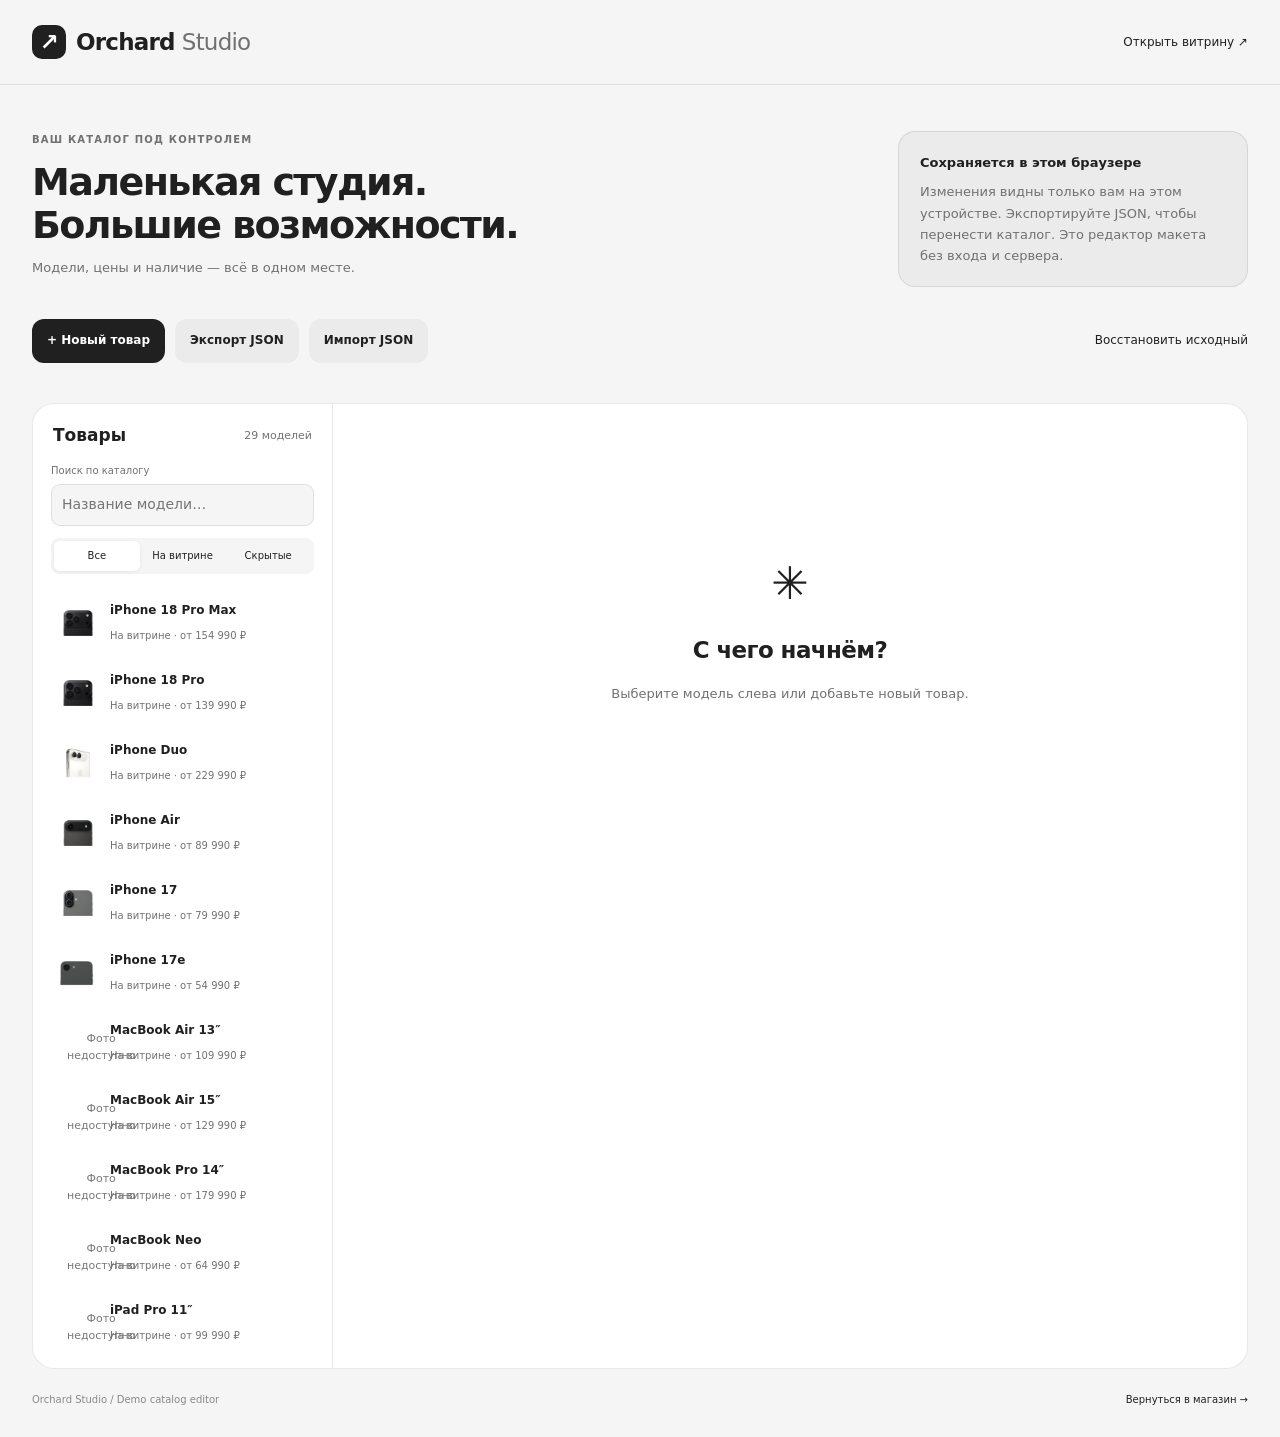
==== commit 31b83183: "fix: fit comparison to mobile screens and prioritize cart actions" ====
--- a/admin.html
+++ b/admin.html
@@ -5,8 +5,8 @@
   <meta name="viewport" content="width=device-width, initial-scale=1, viewport-fit=cover">
   <title>Orchard Studio — управление каталогом</title>
   <script src="https://telegram.org/js/telegram-web-app.js"></script>
-  <link rel="stylesheet" href="css/style.css?v=17">
-  <link rel="stylesheet" href="css/admin.css?v=17">
+  <link rel="stylesheet" href="css/style.css?v=18">
+  <link rel="stylesheet" href="css/admin.css?v=18">
 </head>
 <body class="studio">
   <header class="studio-header"><a class="studio-brand" href="index.html"><span class="studio-logo">↗</span><span>Orchard <em>Studio</em></span></a><a class="studio-back" href="index.html">Открыть витрину ↗</a></header>
@@ -21,6 +21,6 @@
     <footer class="studio-footer">Orchard Studio / Demo catalog editor <a href="index.html">Вернуться в магазин →</a></footer>
   </main>
   <dialog id="confirm-dialog"><form method="dialog"><h2 id="confirm-title">Продолжить?</h2><p id="confirm-copy"></p><div class="dialog-actions"><button class="btn ghost" value="cancel">Отмена</button><button class="btn" value="confirm">Продолжить</button></div></form></dialog>
-  <script src="js/data.js?v=17"></script><script src="js/photos.js?v=17"></script><script src="js/art.js?v=17"></script><script src="js/catalog-core.js?v=17"></script><script src="js/telegram-bridge.js?v=17"></script><script src="js/admin.js?v=17"></script>
+  <script src="js/data.js?v=18"></script><script src="js/photos.js?v=18"></script><script src="js/art.js?v=18"></script><script src="js/catalog-core.js?v=18"></script><script src="js/telegram-bridge.js?v=18"></script><script src="js/admin.js?v=18"></script>
 </body>
 </html>
--- a/css/style.css
+++ b/css/style.css
@@ -549,3 +549,38 @@
 .ava { background:var(--text); color:var(--bg); }
 #toast svg { color:currentColor; }
 input,textarea,select { font-size:16px; }
+
+/* Keep discovery and comparison inside the screen, including narrow iOS WebViews. */
+.theme-toggle { width:40px; height:40px; flex:0 0 40px; display:grid; place-items:center; border:1px solid var(--line); border-radius:50%; color:var(--text); background:var(--card); }
+.theme-toggle svg { width:20px; height:20px; }
+.topbar .spacer { display:flex; justify-content:flex-end; align-items:center; }
+.topbar .theme-toggle { width:34px; height:34px; flex-basis:34px; }
+.discovery-grid { align-items:stretch; }
+.discovery-grid .pcard { min-width:0; width:100%; }
+.discovery-grid .product-link { min-height:0; }
+.comparison-scroll { width:100%; max-width:100%; overflow:visible; }
+.comparison { width:100%; max-width:100%; table-layout:fixed; font-size:clamp(10px,2.65vw,12px); }
+.comparison th,.comparison td { min-width:0; max-width:none; padding:12px clamp(5px,1.5vw,12px); overflow-wrap:anywhere; word-break:normal; }
+.comparison th:first-child { position:static; left:auto; min-width:0; width:22%; font-size:clamp(9px,2.4vw,11px); }
+.comparison thead th { padding-top:40px; }
+.compare-product { min-width:0; }
+.compare-image { width:100%; max-width:118px; height:auto; aspect-ratio:1; margin:0 auto 12px; }
+.compare-product b { font-size:clamp(10px,2.8vw,13px); line-height:1.45; }
+.compare-product span { font-size:clamp(9px,2.6vw,12px); line-height:1.5; }
+.compare-remove { right:5px; }
+#compare-tray { background:#202020; color:#fff; border:1px solid #3a3a3a; }
+#compare-tray .btn { background:#f2f2f2; color:#171717; }
+:root[data-theme="dark"] #compare-tray { background:#1c1c1c; color:#f5f5f5; border-color:#424242; }
+:root[data-theme="dark"] #compare-tray .btn { background:#ededed; color:#171717; }
+.photo-unavailable { display:grid; place-items:center; width:100%; height:100%; font-size:11px; line-height:1.5; text-align:center; color:#777; padding:8px; }
+.pcard .img > .photo-unavailable,.gallery .g > .photo-unavailable,.cat .ic > .photo-unavailable { position:absolute; inset:0; }
+.card-actions { position:absolute; top:9px; right:9px; z-index:3; display:flex; flex-direction:column; gap:6px; }
+.card-actions .favorite-btn { position:static; }
+.compare-icon { width:32px; height:32px; display:grid; place-items:center; border:1px solid var(--line); border-radius:50%; color:var(--text2); background:var(--card); }
+.compare-icon svg { width:16px; height:16px; }
+.compare-icon.selected { background:var(--text); color:var(--bg); }
+.card-purchase { padding:0 11px 11px; }
+.card-purchase > small { display:-webkit-box; -webkit-line-clamp:2; -webkit-box-orient:vertical; overflow:hidden; min-height:30px; font-size:9px; line-height:1.5; color:var(--text2); margin:0 0 8px; }
+.card-add { display:flex; align-items:center; justify-content:center; gap:6px; width:100%; min-height:40px; padding:8px 6px; border-radius:10px; background:var(--text); color:var(--bg); font-size:12px; font-weight:550; }
+.card-add svg { width:15px; height:15px; }
+.card-add.in-cart { background:var(--chip); color:var(--text); }
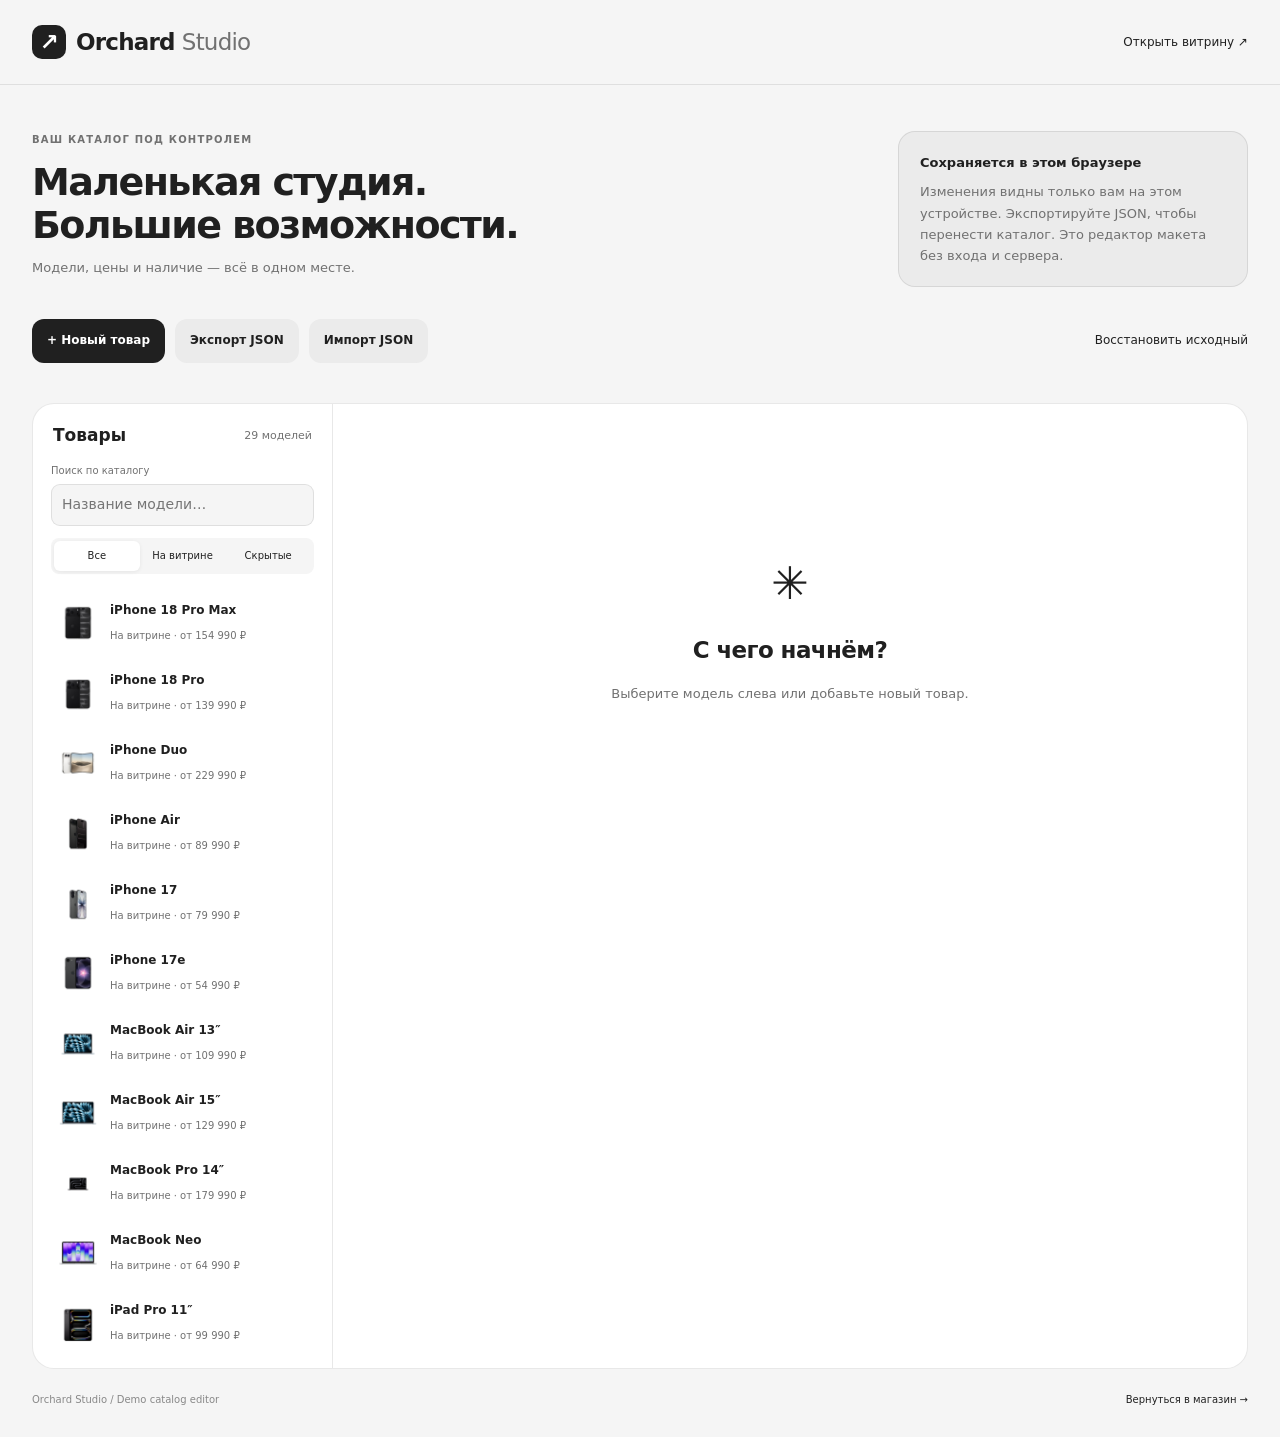
==== commit 477f64b4: "fix: preserve white product stages with transparent photos and bounded previews" ====
--- a/admin.html
+++ b/admin.html
@@ -5,8 +5,8 @@
   <meta name="viewport" content="width=device-width, initial-scale=1, viewport-fit=cover">
   <title>Orchard Studio — управление каталогом</title>
   <script src="https://telegram.org/js/telegram-web-app.js"></script>
-  <link rel="stylesheet" href="css/style.css?v=18">
-  <link rel="stylesheet" href="css/admin.css?v=18">
+  <link rel="stylesheet" href="css/style.css?v=20">
+  <link rel="stylesheet" href="css/admin.css?v=20">
 </head>
 <body class="studio">
   <header class="studio-header"><a class="studio-brand" href="index.html"><span class="studio-logo">↗</span><span>Orchard <em>Studio</em></span></a><a class="studio-back" href="index.html">Открыть витрину ↗</a></header>
@@ -21,6 +21,6 @@
     <footer class="studio-footer">Orchard Studio / Demo catalog editor <a href="index.html">Вернуться в магазин →</a></footer>
   </main>
   <dialog id="confirm-dialog"><form method="dialog"><h2 id="confirm-title">Продолжить?</h2><p id="confirm-copy"></p><div class="dialog-actions"><button class="btn ghost" value="cancel">Отмена</button><button class="btn" value="confirm">Продолжить</button></div></form></dialog>
-  <script src="js/data.js?v=18"></script><script src="js/photos.js?v=18"></script><script src="js/art.js?v=18"></script><script src="js/catalog-core.js?v=18"></script><script src="js/telegram-bridge.js?v=18"></script><script src="js/admin.js?v=18"></script>
+  <script src="js/data.js?v=20"></script><script src="js/photos.js?v=20"></script><script src="js/art.js?v=20"></script><script src="js/catalog-core.js?v=20"></script><script src="js/telegram-bridge.js?v=20"></script><script src="js/photo-assets.js?v=20"></script><script src="js/photo-background.js?v=20"></script><script src="js/admin.js?v=20"></script>
 </body>
 </html>
--- a/css/style.css
+++ b/css/style.css
@@ -584,3 +584,15 @@
 .card-add { display:flex; align-items:center; justify-content:center; gap:6px; width:100%; min-height:40px; padding:8px 6px; border-radius:10px; background:var(--text); color:var(--bg); font-size:12px; font-weight:550; }
 .card-add svg { width:15px; height:15px; }
 .card-add.in-cart { background:var(--chip); color:var(--text); }
+/* A definite image box avoids Safari's cyclic percentage-height expansion. */
+.compare-image { position:relative; width:100%; max-width:118px; height:clamp(68px,20vw,118px); aspect-ratio:auto; overflow:hidden; }
+.compare-image > img,.compare-image > svg { position:absolute; inset:0; width:100%; height:100%; object-fit:contain; }
+/* Transparent display masks reveal the surrounding UI in both themes. */
+:root { --img-bg:transparent; }
+:root[data-theme="dark"] { --img-bg:transparent; }
+.pcard .img,:root[data-theme="dark"] .pcard .img,.cat .ic,.compare-image,.citem .img,.studio-thumb { background:transparent; }
+.gallery-wrap { background:var(--card); }
+.feature-art,.feature-art img,.feature-art svg,.gallery .g img { mix-blend-mode:normal; }
+/* White product stages are intentional; only the image's own backdrop is transparent. */
+:root,:root[data-theme="dark"] { --img-bg:#ffffff; }
+.pcard .img,:root[data-theme="dark"] .pcard .img,.cat .ic,.compare-image,.citem .img,.studio-thumb,.gallery-wrap { background:var(--img-bg); }
